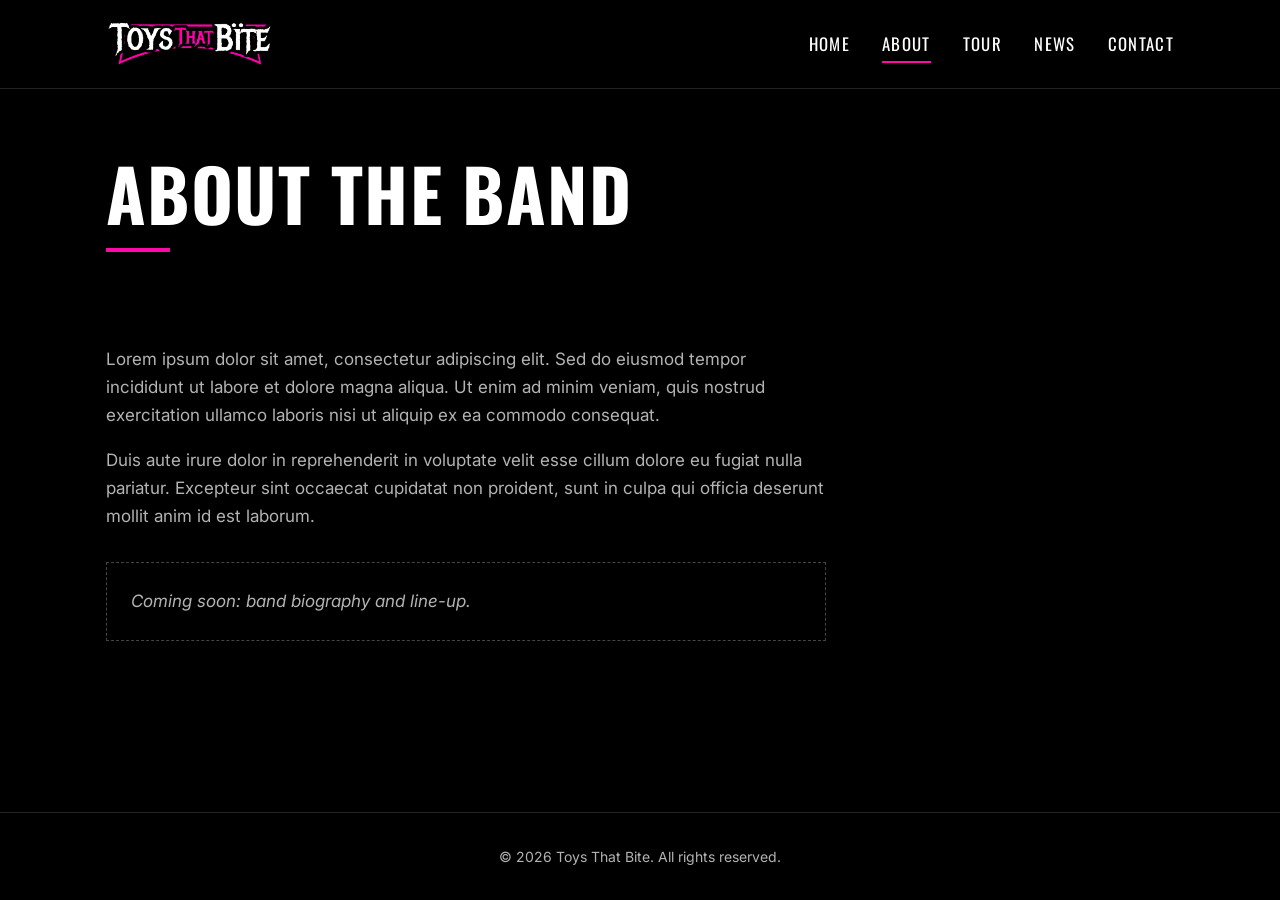
==== about.html @ efa7fa2b "Initial commit" ====
<!DOCTYPE html>
<html lang="en">
<head>
  <meta charset="UTF-8">
  <meta name="viewport" content="width=device-width, initial-scale=1.0">
  <title>About | Toys That Bite</title>
  <meta name="description" content="About — Toys That Bite, hard rock band.">
  <link rel="icon" href="images/favicon.gif" type="image/gif">
  <link rel="preconnect" href="https://fonts.googleapis.com">
  <link rel="preconnect" href="https://fonts.gstatic.com" crossorigin>
  <link href="https://fonts.googleapis.com/css2?family=Inter:wght@400;600&family=Oswald:wght@500;700&display=swap" rel="stylesheet">
  <link rel="stylesheet" href="css/style.css">
</head>
<body>
  <header class="site-header">
    <div class="container">
      <a href="index.html" class="logo"><img src="images/logo.png" alt="Toys That Bite" width="1125" height="377"></a>
      <button class="nav-toggle" aria-label="Toggle menu" aria-expanded="false" aria-controls="site-nav">
        <span></span><span></span><span></span>
      </button>
      <nav class="site-nav" id="site-nav" aria-label="Main">
        <ul>
          <li><a href="index.html">Home</a></li>
          <li><a href="about.html">About</a></li>
          <li><a href="tour.html">Tour</a></li>
          <li><a href="news.html">News</a></li>
          <li><a href="contact.html">Contact</a></li>
        </ul>
      </nav>
    </div>
  </header>

  <main>
    <div class="container">
      <section class="page-header">
        <h1>About the Band</h1>
      </section>
      <section class="page-content">
        <p>Lorem ipsum dolor sit amet, consectetur adipiscing elit. Sed do eiusmod tempor incididunt ut labore et dolore magna aliqua. Ut enim ad minim veniam, quis nostrud exercitation ullamco laboris nisi ut aliquip ex ea commodo consequat.</p>
        <p>Duis aute irure dolor in reprehenderit in voluptate velit esse cillum dolore eu fugiat nulla pariatur. Excepteur sint occaecat cupidatat non proident, sunt in culpa qui officia deserunt mollit anim id est laborum.</p>
        <div class="placeholder">Coming soon: band biography and line-up.</div>
      </section>
    </div>
  </main>

  <footer class="site-footer">
    <div class="container">
      <p>&copy; <span id="year">2026</span> Toys That Bite. All rights reserved.</p>
    </div>
  </footer>

  <script src="js/main.js"></script>
</body>
</html>
---- css/style.css ----
/* ==========================================================================
   Toys That Bite — main stylesheet
   ========================================================================== */

:root {
  --bg: #000;
  --bg-raised: #111;
  --text: #fff;
  --text-muted: #b3b3b3;
  --accent: #ff0aa6;
  --border: #222;
  --max-width: 1100px;
  --header-height: 88px;
  --font-display: "Oswald", "Arial Narrow", Impact, sans-serif;
  --font-body: "Inter", -apple-system, BlinkMacSystemFont, "Segoe UI", Roboto, sans-serif;
}

*,
*::before,
*::after {
  box-sizing: border-box;
}

html {
  scroll-behavior: smooth;
}

body {
  margin: 0;
  min-height: 100vh;
  display: flex;
  flex-direction: column;
  background: var(--bg);
  color: var(--text);
  font-family: var(--font-body);
  font-size: 1.0625rem;
  line-height: 1.65;
  -webkit-font-smoothing: antialiased;
}

img {
  max-width: 100%;
  height: auto;
  display: block;
}

a {
  color: var(--accent);
}

h1,
h2,
h3 {
  font-family: var(--font-display);
  font-weight: 700;
  text-transform: uppercase;
  letter-spacing: 0.02em;
  line-height: 1.1;
  margin: 0 0 0.5em;
}

.container {
  width: 100%;
  max-width: var(--max-width);
  margin: 0 auto;
  padding: 0 16px;
}

/* ---------- Header ---------- */

.site-header {
  position: sticky;
  top: 0;
  z-index: 100;
  background: rgba(0, 0, 0, 0.92);
  backdrop-filter: blur(6px);
  border-bottom: 1px solid var(--border);
}

.site-header .container {
  display: flex;
  align-items: center;
  justify-content: space-between;
  height: var(--header-height);
}

.logo img {
  height: 56px;
  width: auto;
}

.site-nav ul {
  list-style: none;
  display: flex;
  gap: 2rem;
  margin: 0;
  padding: 0;
}

.site-nav a {
  font-family: var(--font-display);
  font-size: 1.05rem;
  text-transform: uppercase;
  letter-spacing: 0.08em;
  color: var(--text);
  text-decoration: none;
  padding: 0.35rem 0;
  border-bottom: 2px solid transparent;
  transition: color 0.2s, border-color 0.2s;
}

.site-nav a:hover,
.site-nav a:focus-visible {
  color: var(--accent);
}

.site-nav a.active {
  border-bottom-color: var(--accent);
}

.nav-toggle {
  display: none;
  background: none;
  border: 0;
  padding: 8px;
  cursor: pointer;
}

.nav-toggle span {
  display: block;
  width: 26px;
  height: 2px;
  margin: 6px 0;
  background: var(--text);
  transition: transform 0.25s, opacity 0.25s;
}

/* ---------- Main ---------- */

main {
  flex: 1;
}

.page-header {
  padding: 4rem 0 1rem;
}

.page-header h1 {
  font-size: clamp(2.5rem, 7vw, 4.5rem);
}

.page-header h1::after {
  content: "";
  display: block;
  width: 64px;
  height: 4px;
  margin-top: 1rem;
  background: var(--accent);
}

.page-content {
  padding: 1.5rem 0 5rem;
  max-width: 720px;
}

.page-content p {
  color: var(--text-muted);
}

.placeholder {
  border: 1px dashed #444;
  padding: 1.5rem;
  margin-top: 2rem;
  color: var(--text-muted);
  font-style: italic;
}

/* ---------- Home hero ---------- */

.hero {
  position: relative;
}

.hero img {
  width: 100%;
  max-height: calc(100vh - var(--header-height));
  object-fit: cover;
  object-position: center top;
}

.hero::after {
  content: "";
  position: absolute;
  inset: auto 0 0 0;
  height: 30%;
  background: linear-gradient(to bottom, transparent, var(--bg));
  pointer-events: none;
}

.intro {
  padding: 3rem 16px 5rem;
  text-align: center;
}

.intro h1 {
  font-size: clamp(2rem, 6vw, 3.5rem);
}

.intro p {
  max-width: 640px;
  margin: 0 auto 2rem;
  color: var(--text-muted);
}

.btn {
  display: inline-block;
  font-family: var(--font-display);
  text-transform: uppercase;
  letter-spacing: 0.1em;
  text-decoration: none;
  color: var(--text);
  background: var(--accent);
  padding: 0.85rem 2rem;
  transition: background 0.2s, color 0.2s;
}

.btn:hover,
.btn:focus-visible {
  background: var(--text);
  color: var(--bg);
}

/* ---------- Footer ---------- */

.site-footer {
  border-top: 1px solid var(--border);
  padding: 2rem 0;
  font-size: 0.875rem;
  color: var(--text-muted);
  text-align: center;
}

.site-footer p {
  margin: 0;
}

/* ---------- Mobile ---------- */

@media (max-width: 760px) {
  :root {
    --header-height: 72px;
  }

  .logo img {
    height: 44px;
  }

  .nav-toggle {
    display: block;
  }

  .site-nav {
    position: absolute;
    top: var(--header-height);
    left: 0;
    right: 0;
    background: var(--bg);
    border-bottom: 1px solid var(--border);
    display: none;
  }

  .site-nav.open {
    display: block;
  }

  .site-nav ul {
    flex-direction: column;
    gap: 0;
    padding: 0.5rem 16px 1rem;
  }

  .site-nav a {
    display: block;
    padding: 0.85rem 0;
    border-bottom: 1px solid var(--border);
  }

  .site-nav a.active {
    color: var(--accent);
    border-bottom-color: var(--border);
  }

  .nav-toggle[aria-expanded="true"] span:nth-child(1) {
    transform: translateY(8px) rotate(45deg);
  }

  .nav-toggle[aria-expanded="true"] span:nth-child(2) {
    opacity: 0;
  }

  .nav-toggle[aria-expanded="true"] span:nth-child(3) {
    transform: translateY(-8px) rotate(-45deg);
  }

  .page-header {
    padding-top: 2.5rem;
  }
}
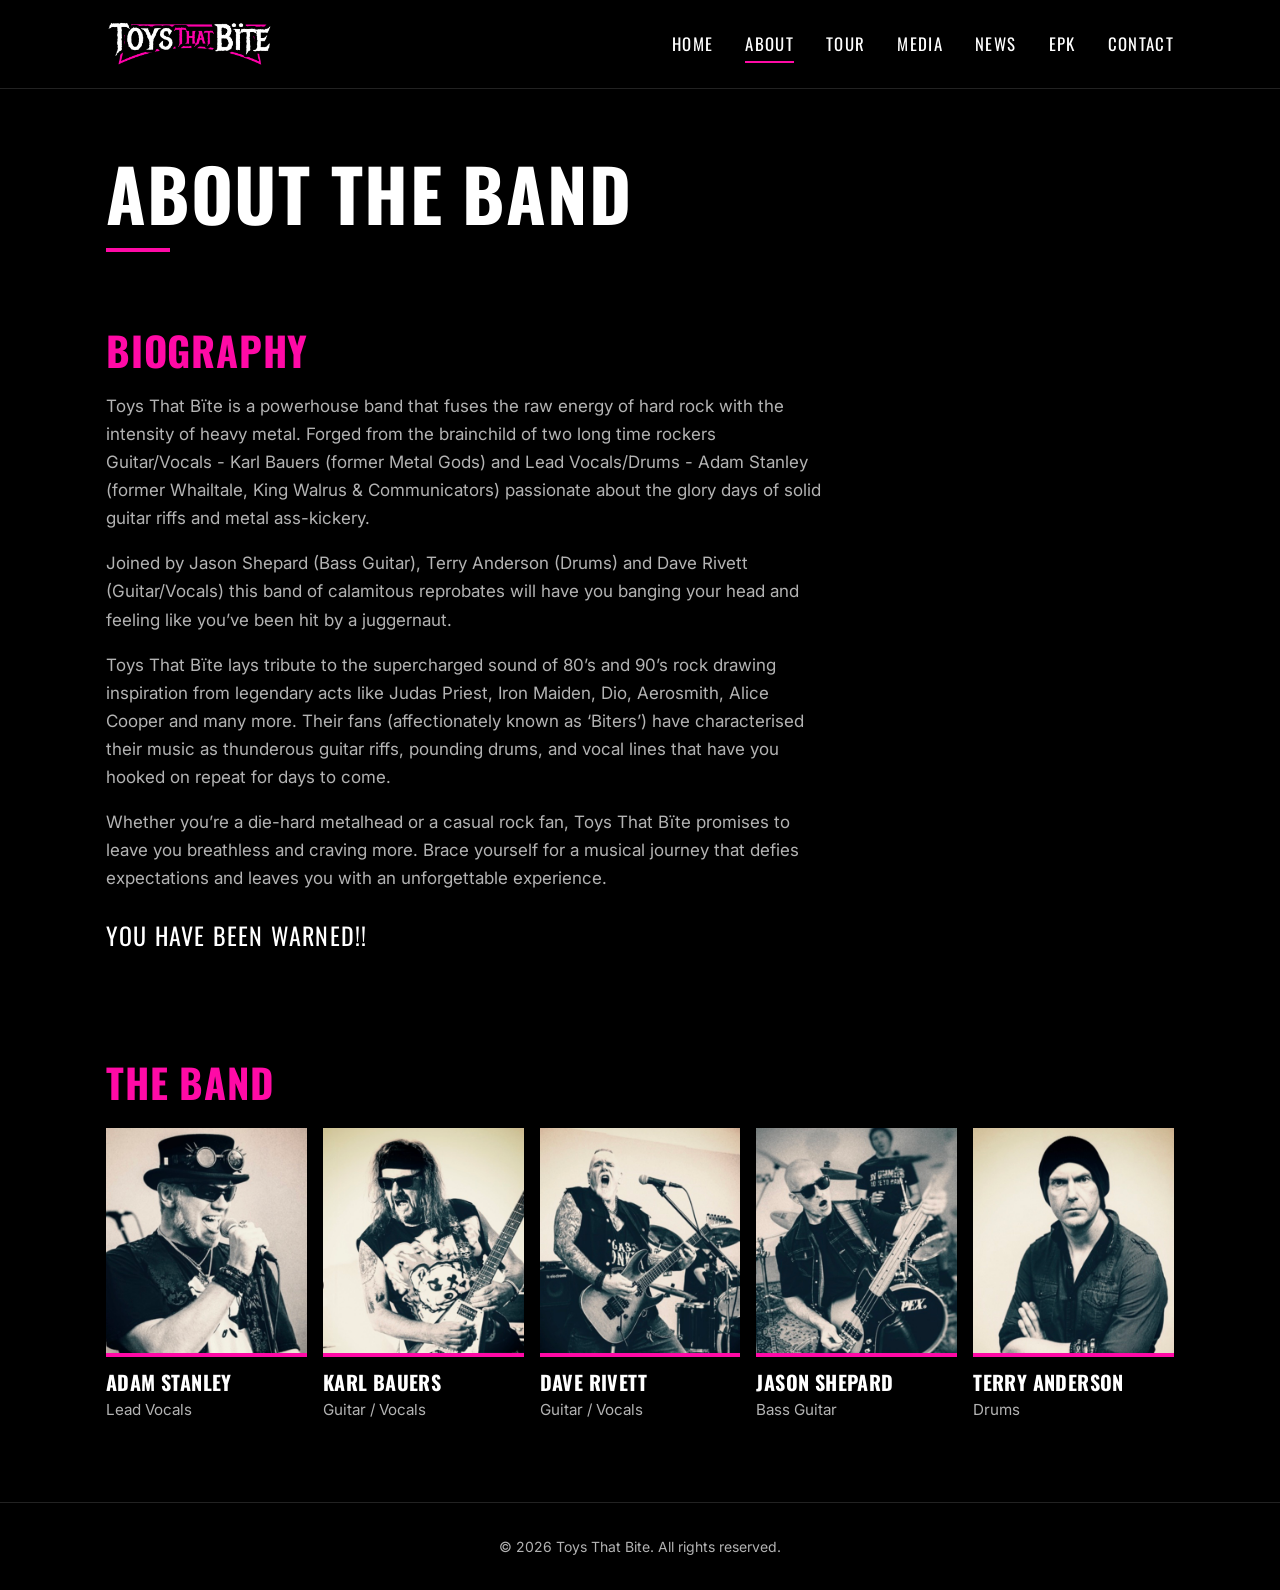
==== commit a52abe9a: "Add EPK and Media pages, band bio, social links and tour widget - Add EPK (external link) and Media " ====
--- a/about.html
+++ b/about.html
@@ -23,7 +23,9 @@
           <li><a href="index.html">Home</a></li>
           <li><a href="about.html">About</a></li>
           <li><a href="tour.html">Tour</a></li>
+          <li><a href="media.html">Media</a></li>
           <li><a href="news.html">News</a></li>
+          <li><a href="https://www.stampedepress.co.uk/epk/toys-that-bite/">EPK</a></li>
           <li><a href="contact.html">Contact</a></li>
         </ul>
       </nav>
@@ -35,10 +37,44 @@
       <section class="page-header">
         <h1>About the Band</h1>
       </section>
-      <section class="page-content">
-        <p>Lorem ipsum dolor sit amet, consectetur adipiscing elit. Sed do eiusmod tempor incididunt ut labore et dolore magna aliqua. Ut enim ad minim veniam, quis nostrud exercitation ullamco laboris nisi ut aliquip ex ea commodo consequat.</p>
-        <p>Duis aute irure dolor in reprehenderit in voluptate velit esse cillum dolore eu fugiat nulla pariatur. Excepteur sint occaecat cupidatat non proident, sunt in culpa qui officia deserunt mollit anim id est laborum.</p>
-        <div class="placeholder">Coming soon: band biography and line-up.</div>
+      <section class="page-content" id="biography">
+        <h2>Biography</h2>
+        <p>Toys That Bïte is a powerhouse band that fuses the raw energy of hard rock with the intensity of heavy metal. Forged from the brainchild of two long time rockers Guitar/Vocals - Karl Bauers (former Metal Gods) and Lead Vocals/Drums - Adam Stanley (former Whailtale, King Walrus &amp; Communicators) passionate about the glory days of solid guitar riffs and metal ass-kickery.</p>
+        <p>Joined by Jason Shepard (Bass Guitar), Terry Anderson (Drums) and Dave Rivett (Guitar/Vocals) this band of calamitous reprobates will have you banging your head and feeling like you’ve been hit by a juggernaut.</p>
+        <p>Toys That Bïte lays tribute to the supercharged sound of 80’s and 90’s rock drawing inspiration from legendary acts like Judas Priest, Iron Maiden, Dio, Aerosmith, Alice Cooper and many more. Their fans (affectionately known as ‘Biters’) have characterised their music as thunderous guitar riffs, pounding drums, and vocal lines that have you hooked on repeat for days to come.</p>
+        <p>Whether you’re a die-hard metalhead or a casual rock fan, Toys That Bïte promises to leave you breathless and craving more. Brace yourself for a musical journey that defies expectations and leaves you with an unforgettable experience.</p>
+        <p class="sign-off">You have been warned!!</p>
+      </section>
+
+      <section class="band-section" id="the-band">
+        <h2>The Band</h2>
+        <ul class="band-grid">
+          <li class="band-member">
+            <img src="images/band/Adam.jpg" alt="Adam Stanley" width="480" height="553" loading="lazy">
+            <h3>Adam Stanley</h3>
+            <p>Lead Vocals</p>
+          </li>
+          <li class="band-member">
+            <img src="images/band/Karl.jpg" alt="Karl Bauers" width="480" height="541" loading="lazy">
+            <h3>Karl Bauers</h3>
+            <p>Guitar / Vocals</p>
+          </li>
+          <li class="band-member">
+            <img src="images/band/Dave.jpg" alt="Dave Rivett" width="480" height="540" loading="lazy">
+            <h3>Dave Rivett</h3>
+            <p>Guitar / Vocals</p>
+          </li>
+          <li class="band-member">
+            <img src="images/band/Shep.jpg" alt="Jason Shepard" width="480" height="544" loading="lazy">
+            <h3>Jason Shepard</h3>
+            <p>Bass Guitar</p>
+          </li>
+          <li class="band-member">
+            <img src="images/band/Terry.jpg" alt="Terry Anderson" width="480" height="542" loading="lazy">
+            <h3>Terry Anderson</h3>
+            <p>Drums</p>
+          </li>
+        </ul>
       </section>
     </div>
   </main>
--- a/css/style.css
+++ b/css/style.css
@@ -167,6 +167,121 @@
   color: var(--text-muted);
 }
 
+.page-content h2,
+.band-section h2 {
+  font-size: clamp(1.75rem, 4vw, 2.5rem);
+  color: var(--accent);
+}
+
+.page-content h2 {
+  margin-top: 2.5rem;
+}
+
+.page-content h2:first-child {
+  margin-top: 0;
+}
+
+.spotify-embed {
+  display: block;
+  border: 0;
+  border-radius: 12px;
+}
+
+.video-list {
+  display: grid;
+  gap: 1.5rem;
+}
+
+.video-embed {
+  aspect-ratio: 16 / 9;
+  background: var(--bg-raised);
+}
+
+.video-embed iframe {
+  display: block;
+  width: 100%;
+  height: 100%;
+  border: 0;
+}
+
+.page-content .sign-off {
+  font-family: var(--font-display);
+  font-size: 1.5rem;
+  text-transform: uppercase;
+  letter-spacing: 0.05em;
+  color: var(--text);
+}
+
+/* ---------- Band line-up ---------- */
+
+.band-section {
+  padding: 0 0 5rem;
+}
+
+.band-grid {
+  list-style: none;
+  margin: 1.5rem 0 0;
+  padding: 0;
+  display: grid;
+  grid-template-columns: repeat(auto-fit, minmax(150px, 1fr));
+  gap: 1.5rem 1rem;
+}
+
+.band-member img {
+  width: 100%;
+  aspect-ratio: 7 / 8;
+  object-fit: cover;
+  border-bottom: 4px solid var(--accent);
+}
+
+.band-member h3 {
+  font-size: 1.25rem;
+  margin: 0.9rem 0 0.2rem;
+}
+
+.band-member p {
+  margin: 0;
+  color: var(--text-muted);
+  font-size: 0.95rem;
+}
+
+.tour-widget {
+  padding: 1.5rem 0 3rem;
+}
+
+.previous-dates {
+  padding: 0 0 5rem;
+}
+
+.previous-dates h2 {
+  font-size: clamp(1.75rem, 4vw, 2.5rem);
+  color: var(--accent);
+}
+
+.gig-list {
+  list-style: none;
+  margin: 1rem 0 0;
+  padding: 0;
+  border-top: 1px solid var(--border);
+}
+
+.gig-list li {
+  display: flex;
+  flex-wrap: wrap;
+  gap: 0.25rem 1.5rem;
+  padding: 0.9rem 0;
+  border-bottom: 1px solid var(--border);
+}
+
+.gig-list time {
+  flex: 0 0 9rem;
+  font-weight: 600;
+}
+
+.gig-list span {
+  color: var(--text-muted);
+}
+
 .placeholder {
   border: 1px dashed #444;
   padding: 1.5rem;
@@ -197,19 +312,51 @@
   pointer-events: none;
 }
 
-.intro {
-  padding: 3rem 16px 5rem;
-  text-align: center;
-}
-
-.intro h1 {
-  font-size: clamp(2rem, 6vw, 3.5rem);
-}
-
-.intro p {
-  max-width: 640px;
-  margin: 0 auto 2rem;
-  color: var(--text-muted);
+/* ---------- Social links ---------- */
+
+.socials {
+  padding: 2.5rem 16px 4rem;
+}
+
+.social-list {
+  list-style: none;
+  margin: 0;
+  padding: 0;
+  display: flex;
+  flex-wrap: wrap;
+  justify-content: center;
+  gap: 1rem 1.25rem;
+}
+
+.social-link {
+  display: flex;
+  align-items: center;
+  justify-content: center;
+  width: 60px;
+  height: 60px;
+  border-radius: 50%;
+  background: var(--accent);
+  color: var(--text);
+  transition: background 0.2s, color 0.2s, transform 0.2s;
+}
+
+.social-link svg {
+  width: 28px;
+  height: 28px;
+  fill: currentColor;
+}
+
+/* The Amazon Music logo is a wordmark, so it needs more room to be legible */
+.social-amazonmusic svg {
+  width: 40px;
+  height: 40px;
+}
+
+.social-link:hover,
+.social-link:focus-visible {
+  background: var(--text);
+  color: var(--accent);
+  transform: translateY(-3px);
 }
 
 .btn {
@@ -246,7 +393,7 @@
 
 /* ---------- Mobile ---------- */
 
-@media (max-width: 760px) {
+@media (max-width: 820px) {
   :root {
     --header-height: 72px;
   }
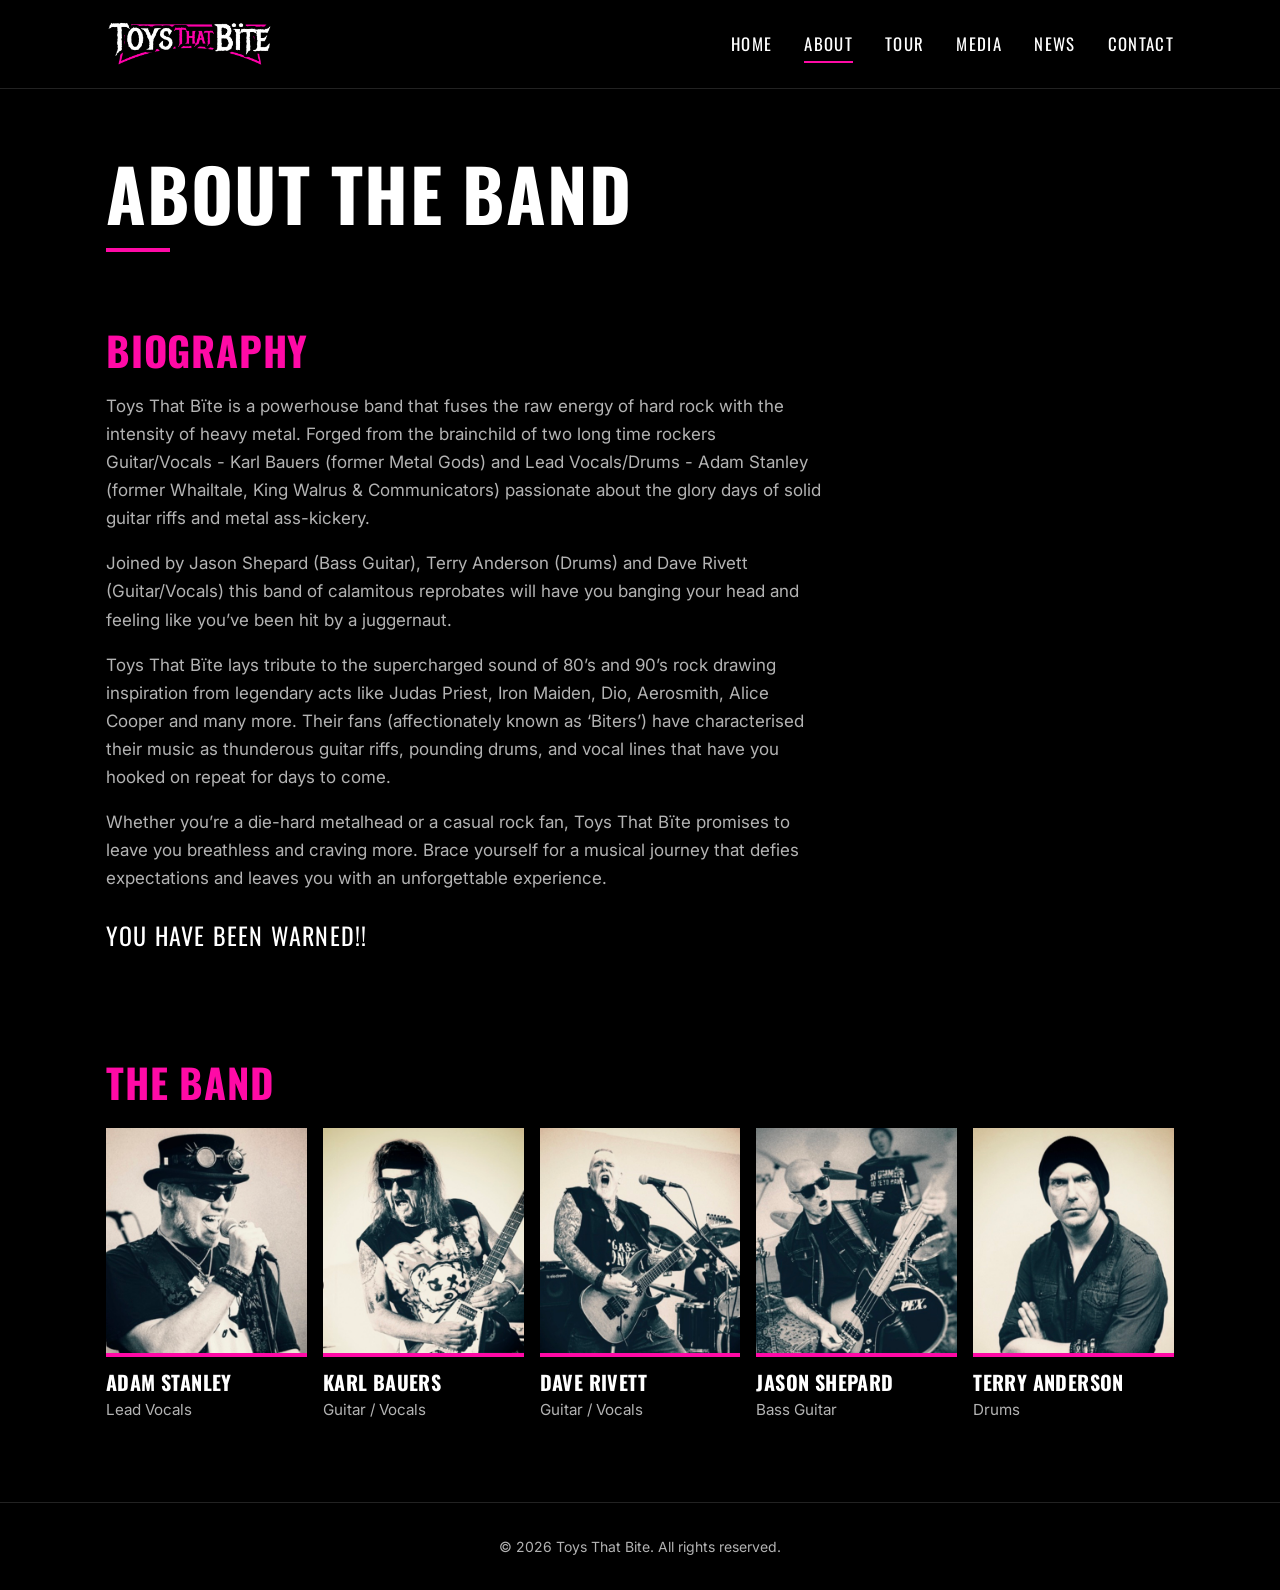
==== commit e7f7a112: "Remove EPK link from site header Co-Authored-By: Claude Opus 5.5 <noreply@anthropic.com>" ====
--- a/about.html
+++ b/about.html
@@ -25,7 +25,6 @@
           <li><a href="tour.html">Tour</a></li>
           <li><a href="media.html">Media</a></li>
           <li><a href="news.html">News</a></li>
-          <li><a href="https://www.stampedepress.co.uk/epk/toys-that-bite/">EPK</a></li>
           <li><a href="contact.html">Contact</a></li>
         </ul>
       </nav>
--- a/css/style.css
+++ b/css/style.css
@@ -204,6 +204,49 @@
   border: 0;
 }
 
+/* ---------- News ---------- */
+
+.news-list {
+  display: grid;
+  gap: 1.5rem;
+}
+
+.news-item {
+  background: var(--bg-raised);
+  border: 1px solid var(--border);
+  border-left: 4px solid var(--accent);
+  padding: 1.5rem 1.75rem;
+}
+
+.news-item time {
+  display: block;
+  font-family: var(--font-display);
+  font-size: 0.9rem;
+  text-transform: uppercase;
+  letter-spacing: 0.1em;
+  color: var(--accent);
+  margin-bottom: 0.35rem;
+}
+
+.page-content .news-item h2 {
+  margin: 0 0 0.6rem;
+  font-size: clamp(1.4rem, 3vw, 1.75rem);
+  color: var(--text);
+}
+
+.news-item p {
+  margin: 0 0 0.75rem;
+}
+
+.news-item p:last-child {
+  margin-bottom: 0;
+}
+
+.page-content .news-item .news-lead {
+  color: var(--text);
+  font-weight: 600;
+}
+
 .page-content .sign-off {
   font-family: var(--font-display);
   font-size: 1.5rem;
@@ -328,6 +371,24 @@
   gap: 1rem 1.25rem;
 }
 
+.social-list-left {
+  justify-content: flex-start;
+  margin-top: 1rem;
+}
+
+.contact-email {
+  font-family: var(--font-display);
+  font-size: clamp(1.25rem, 4vw, 1.75rem);
+  letter-spacing: 0.02em;
+  text-decoration: none;
+  overflow-wrap: anywhere;
+}
+
+.contact-email:hover,
+.contact-email:focus-visible {
+  color: var(--text);
+}
+
 .social-link {
   display: flex;
   align-items: center;
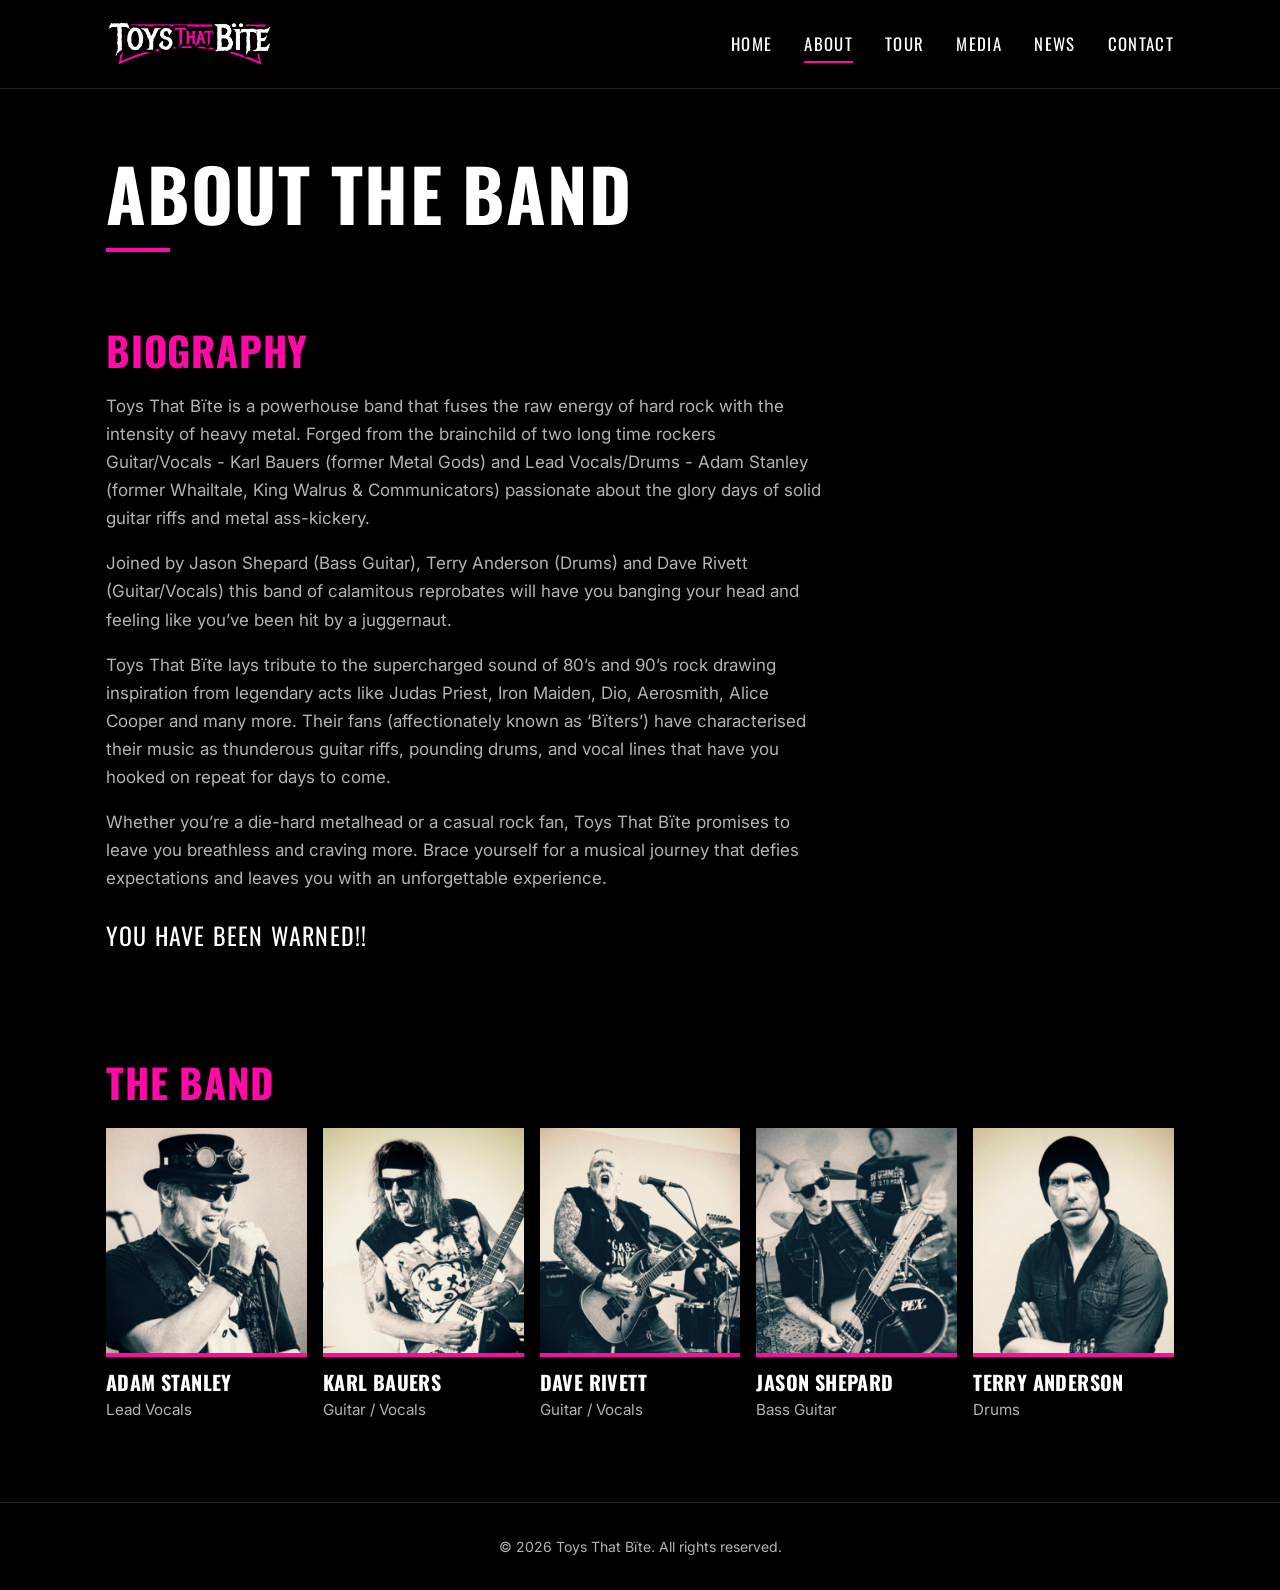
==== commit 8145f4fc: "Spell band name as Toys That Bïte and update Media videos - Use Toys That Bïte (and Bïters) througho" ====
--- a/about.html
+++ b/about.html
@@ -3,8 +3,8 @@
 <head>
   <meta charset="UTF-8">
   <meta name="viewport" content="width=device-width, initial-scale=1.0">
-  <title>About | Toys That Bite</title>
-  <meta name="description" content="About — Toys That Bite, hard rock band.">
+  <title>About | Toys That Bïte</title>
+  <meta name="description" content="About — Toys That Bïte, hard rock band.">
   <link rel="icon" href="images/favicon.gif" type="image/gif">
   <link rel="preconnect" href="https://fonts.googleapis.com">
   <link rel="preconnect" href="https://fonts.gstatic.com" crossorigin>
@@ -14,7 +14,7 @@
 <body>
   <header class="site-header">
     <div class="container">
-      <a href="index.html" class="logo"><img src="images/logo.png" alt="Toys That Bite" width="1125" height="377"></a>
+      <a href="index.html" class="logo"><img src="images/logo.png" alt="Toys That Bïte" width="1125" height="377"></a>
       <button class="nav-toggle" aria-label="Toggle menu" aria-expanded="false" aria-controls="site-nav">
         <span></span><span></span><span></span>
       </button>
@@ -40,7 +40,7 @@
         <h2>Biography</h2>
         <p>Toys That Bïte is a powerhouse band that fuses the raw energy of hard rock with the intensity of heavy metal. Forged from the brainchild of two long time rockers Guitar/Vocals - Karl Bauers (former Metal Gods) and Lead Vocals/Drums - Adam Stanley (former Whailtale, King Walrus &amp; Communicators) passionate about the glory days of solid guitar riffs and metal ass-kickery.</p>
         <p>Joined by Jason Shepard (Bass Guitar), Terry Anderson (Drums) and Dave Rivett (Guitar/Vocals) this band of calamitous reprobates will have you banging your head and feeling like you’ve been hit by a juggernaut.</p>
-        <p>Toys That Bïte lays tribute to the supercharged sound of 80’s and 90’s rock drawing inspiration from legendary acts like Judas Priest, Iron Maiden, Dio, Aerosmith, Alice Cooper and many more. Their fans (affectionately known as ‘Biters’) have characterised their music as thunderous guitar riffs, pounding drums, and vocal lines that have you hooked on repeat for days to come.</p>
+        <p>Toys That Bïte lays tribute to the supercharged sound of 80’s and 90’s rock drawing inspiration from legendary acts like Judas Priest, Iron Maiden, Dio, Aerosmith, Alice Cooper and many more. Their fans (affectionately known as ‘Bïters’) have characterised their music as thunderous guitar riffs, pounding drums, and vocal lines that have you hooked on repeat for days to come.</p>
         <p>Whether you’re a die-hard metalhead or a casual rock fan, Toys That Bïte promises to leave you breathless and craving more. Brace yourself for a musical journey that defies expectations and leaves you with an unforgettable experience.</p>
         <p class="sign-off">You have been warned!!</p>
       </section>
@@ -80,7 +80,7 @@
 
   <footer class="site-footer">
     <div class="container">
-      <p>&copy; <span id="year">2026</span> Toys That Bite. All rights reserved.</p>
+      <p>&copy; <span id="year">2026</span> Toys That Bïte. All rights reserved.</p>
     </div>
   </footer>
 
--- a/css/style.css
+++ b/css/style.css
@@ -1,5 +1,5 @@
 /* ==========================================================================
-   Toys That Bite — main stylesheet
+   Toys That Bïte — main stylesheet
    ========================================================================== */
 
 :root {
@@ -355,6 +355,62 @@
   pointer-events: none;
 }
 
+/* ---------- Mailing list ---------- */
+
+.mailing-list {
+  padding: 0 16px 4rem;
+}
+
+.hero-signup {
+  position: absolute;
+  left: 50%;
+  bottom: 12%;
+  z-index: 1;
+  transform: translateX(-50%);
+  width: min(100% - 32px, 480px);
+  padding: 0;
+}
+
+@media (max-width: 820px) {
+  .hero-signup {
+    position: static;
+    transform: none;
+    width: auto;
+    padding: 1.5rem 16px 0;
+  }
+}
+
+.page-content .mailing-list {
+  padding: 0;
+  margin-top: 1rem;
+}
+
+/* Left-align the embedded signup form (it centres itself by default) */
+.page-content .mailing-list .inline-container {
+  margin-left: 0;
+  padding-left: 0;
+}
+
+.page-content .mailing-list .text-center,
+.page-content .mailing-list .text-block,
+.page-content .mailing-list .mastfoot .inner {
+  text-align: left !important;
+}
+
+.page-content .mailing-list .form-container {
+  margin-left: 0;
+}
+
+.page-content .mailing-list .main-form,
+.page-content .mailing-list .emailoctopus-form [eo-form-fields-container] {
+  justify-content: flex-start;
+}
+
+.page-content .mailing-list .mastfoot,
+.page-content .mailing-list .mastfoot p {
+  margin-left: 0;
+}
+
 /* ---------- Social links ---------- */
 
 .socials {
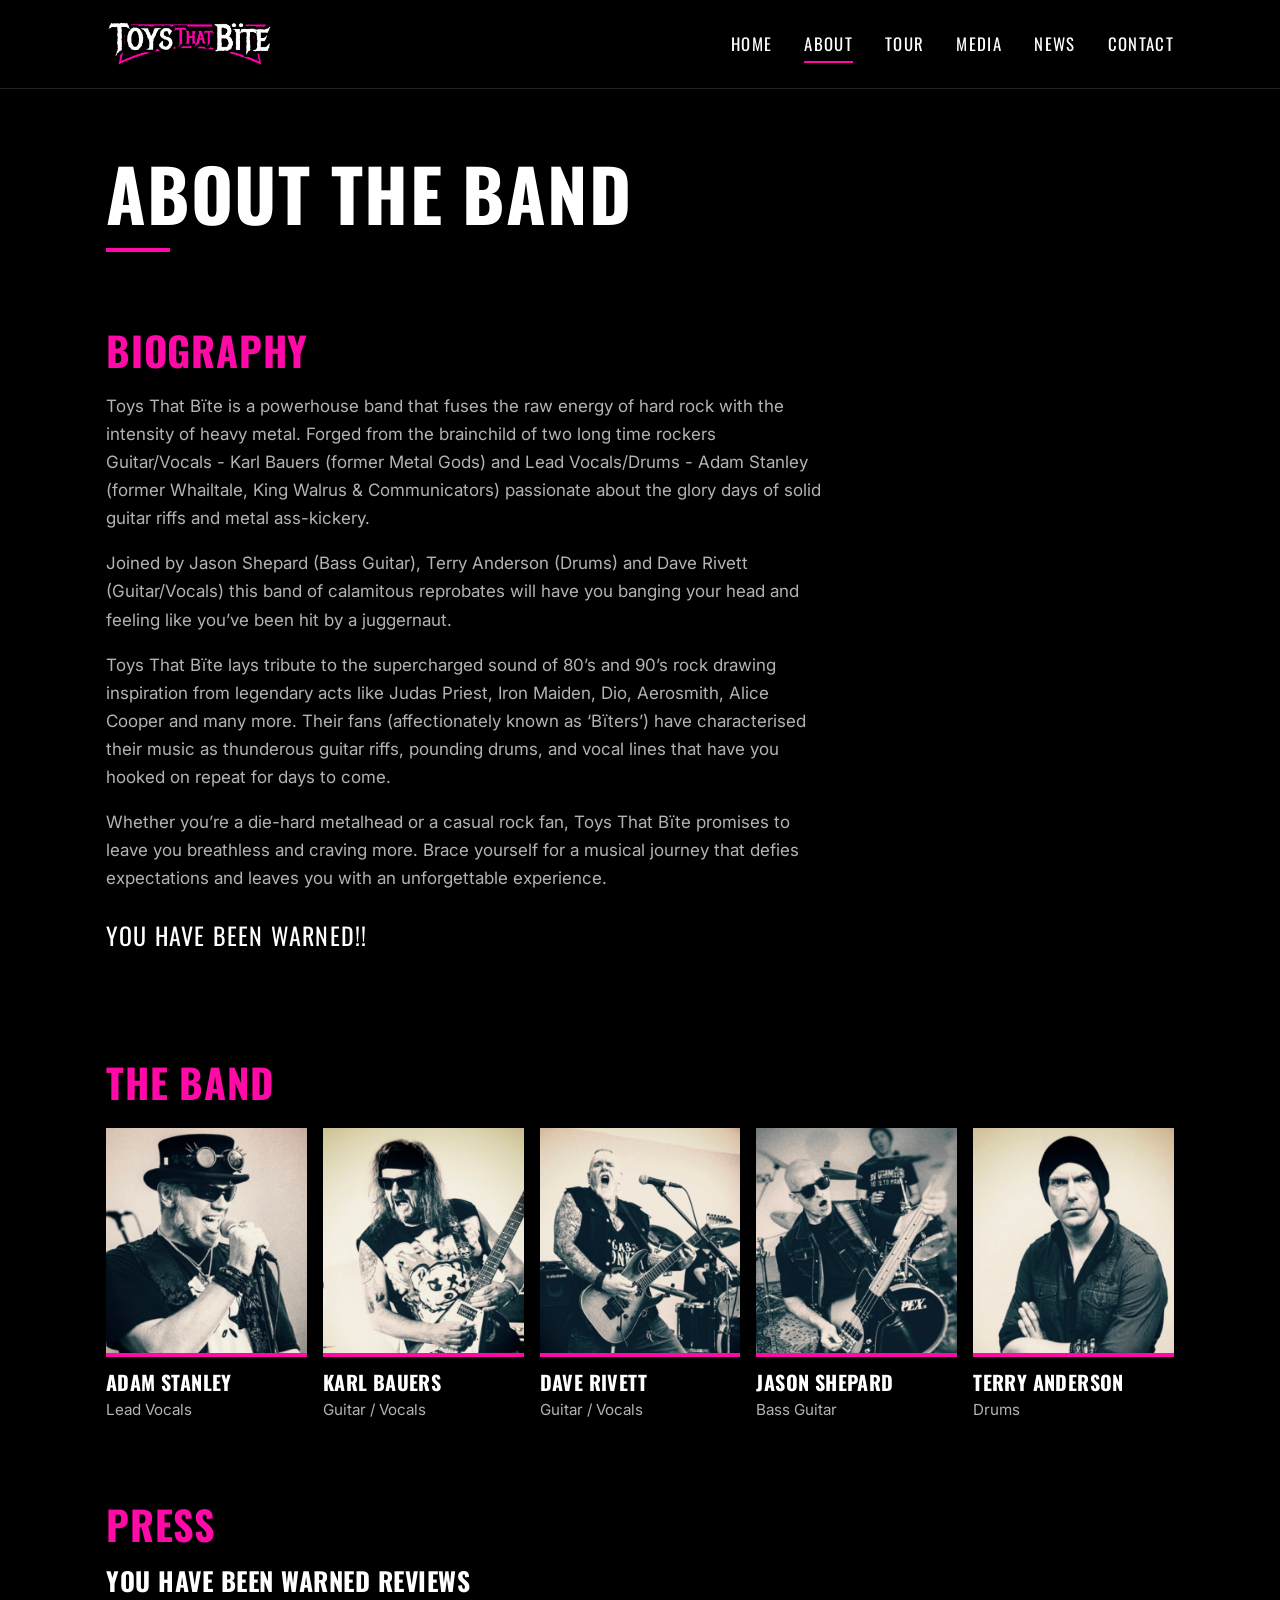
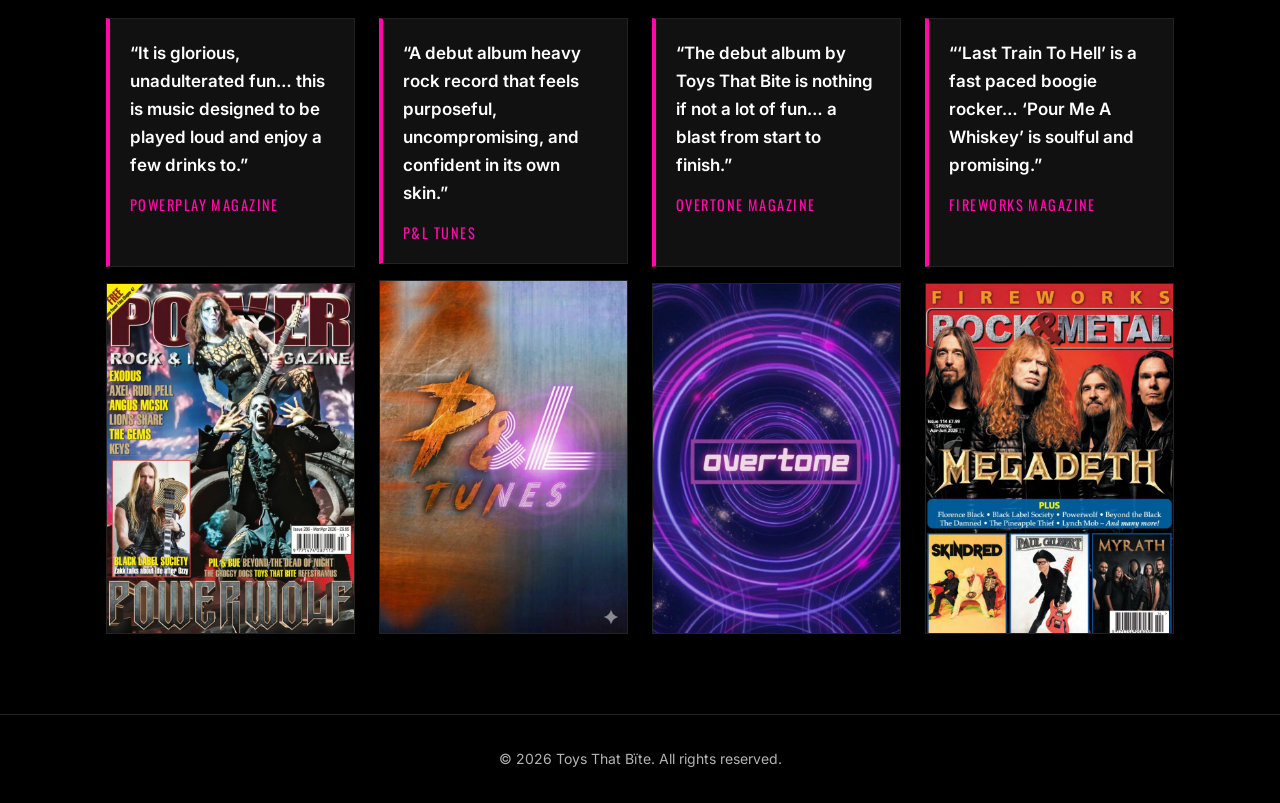
==== commit bbd5be12: "Add Press reviews to About page and three news items Add a Press section with You Have Been Warned a" ====
--- a/about.html
+++ b/about.html
@@ -75,6 +75,41 @@
           </li>
         </ul>
       </section>
+
+      <section class="press-section" id="press">
+        <h2>Press</h2>
+        <h3>You Have Been Warned Reviews</h3>
+        <ul class="review-grid">
+          <li class="review">
+            <blockquote>
+              <p>&ldquo;It is glorious, unadulterated fun&hellip; this is music designed to be played loud and enjoy a few drinks to.&rdquo;</p>
+              <footer><cite>Powerplay Magazine</cite></footer>
+            </blockquote>
+            <img src="images/press/powerplay-magazine.jpg" alt="Powerplay Magazine review of You Have Been Warned" width="724" height="1024" loading="lazy">
+          </li>
+          <li class="review">
+            <blockquote>
+              <p>&ldquo;A debut album heavy rock record that feels purposeful, uncompromising, and confident in its own skin.&rdquo;</p>
+              <footer><cite>P&amp;L Tunes</cite></footer>
+            </blockquote>
+            <img src="images/press/pl-tunes.jpg" alt="P&amp;L Tunes review of You Have Been Warned" width="718" height="1024" loading="lazy">
+          </li>
+          <li class="review">
+            <blockquote>
+              <p>&ldquo;The debut album by Toys That Bite is nothing if not a lot of fun&hellip; a blast from start to finish.&rdquo;</p>
+              <footer><cite>Overtone Magazine</cite></footer>
+            </blockquote>
+            <img src="images/press/overtone-magazine.jpg" alt="Overtone Magazine review of You Have Been Warned" width="724" height="1024" loading="lazy">
+          </li>
+          <li class="review">
+            <blockquote>
+              <p>&ldquo;&lsquo;Last Train To Hell&rsquo; is a fast paced boogie rocker&hellip; &lsquo;Pour Me A Whiskey&rsquo; is soulful and promising.&rdquo;</p>
+              <footer><cite>Fireworks Magazine</cite></footer>
+            </blockquote>
+            <img src="images/press/fireworks-magazine.jpg" alt="Fireworks Magazine review of You Have Been Warned" width="724" height="1024" loading="lazy">
+          </li>
+        </ul>
+      </section>
     </div>
   </main>
 
--- a/css/style.css
+++ b/css/style.css
@@ -288,6 +288,67 @@
   font-size: 0.95rem;
 }
 
+/* ---------- Press ---------- */
+
+.press-section {
+  padding: 0 0 5rem;
+}
+
+.press-section h2 {
+  font-size: clamp(1.75rem, 4vw, 2.5rem);
+  color: var(--accent);
+}
+
+.press-section h3 {
+  font-size: clamp(1.25rem, 3vw, 1.6rem);
+  margin: 0.5rem 0 0;
+}
+
+.review-grid {
+  list-style: none;
+  margin: 1.5rem 0 0;
+  padding: 0;
+  display: grid;
+  grid-template-columns: repeat(auto-fit, minmax(220px, 1fr));
+  gap: 1.5rem;
+}
+
+.review {
+  display: flex;
+  flex-direction: column;
+  gap: 1rem;
+}
+
+.review blockquote {
+  flex: 1;
+  margin: 0;
+  padding: 1.25rem 1.25rem 1rem;
+  background: var(--bg-raised);
+  border: 1px solid var(--border);
+  border-left: 4px solid var(--accent);
+}
+
+.review blockquote p {
+  margin: 0 0 0.75rem;
+  font-weight: 600;
+  color: var(--text);
+}
+
+.review cite {
+  font-family: var(--font-display);
+  font-style: normal;
+  font-size: 0.9rem;
+  text-transform: uppercase;
+  letter-spacing: 0.1em;
+  color: var(--accent);
+}
+
+.review img {
+  width: 100%;
+  height: auto;
+  border: 1px solid var(--border);
+}
+
 .tour-widget {
   padding: 1.5rem 0 3rem;
 }
